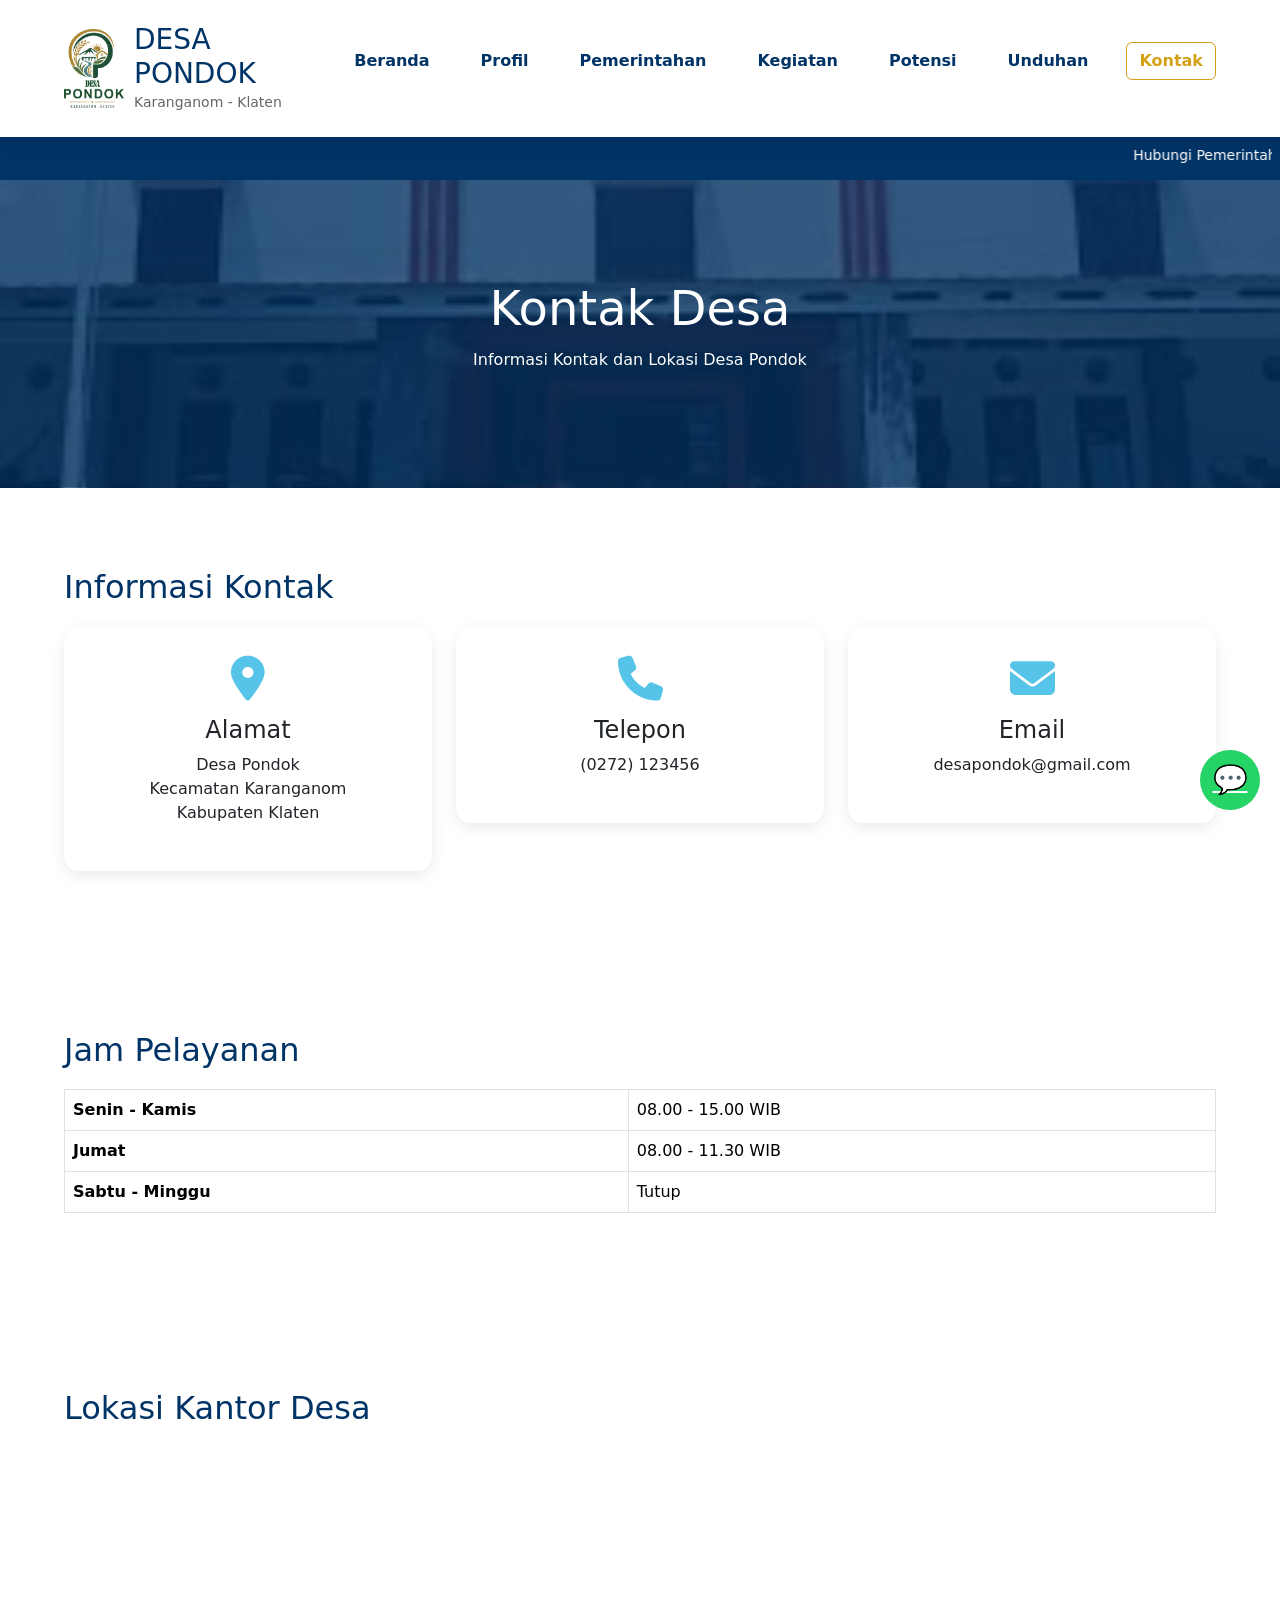
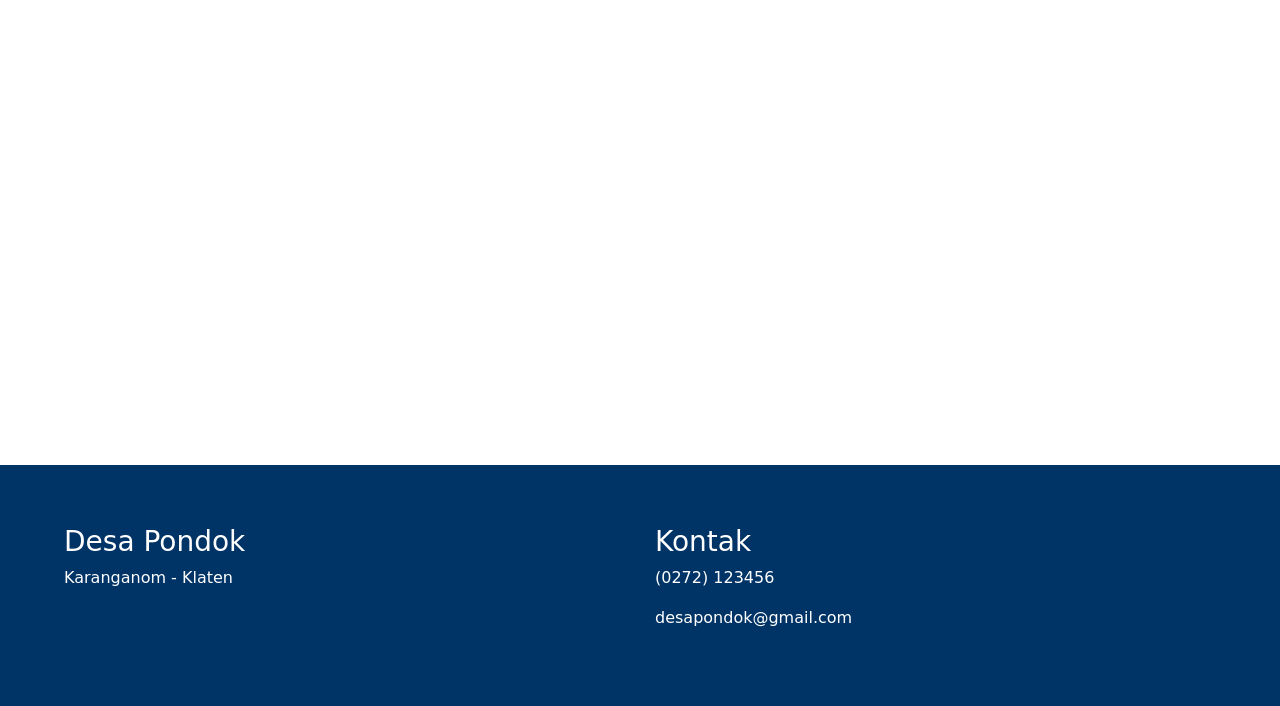
==== kontak.html @ f456df57 "Add files via upload" ====
<!DOCTYPE html>
<html lang="id">

<head>

    <meta charset="UTF-8">

    <meta name="viewport"
          content="width=device-width, initial-scale=1.0">

    <title>Kontak Desa Pondok | Karanganom Klaten</title>

    <meta name="description"
          content="Informasi kontak, alamat, lokasi, dan layanan Pemerintah Desa Pondok Kecamatan Karanganom Kabupaten Klaten">

    <meta name="keywords"
          content="Desa Pondok, Karanganom, Klaten, Kontak Desa, Alamat Desa, Kantor Desa">

    <meta name="author"
          content="Pemerintah Desa Pondok">

    <!-- GOOGLE FONT POPPINS -->
    <link rel="preconnect"
          href="https://fonts.googleapis.com">

    <link rel="preconnect"
          href="https://fonts.gstatic.com"
          crossorigin>

    <link href="https://fonts.googleapis.com/css2?family=Poppins:wght@300;400;500;600;700&display=swap"
          rel="stylesheet">

    <!-- CSS UTAMA -->
    <link rel="stylesheet"
          href="css/style.css">

    <!-- CSS RESPONSIVE -->
    <link rel="stylesheet"
          href="css/responsive.css">

    <!-- BOOTSTRAP -->
    <link href="https://cdn.jsdelivr.net/npm/bootstrap@5.3.3/dist/css/bootstrap.min.css"
          rel="stylesheet">

    <!-- FONT AWESOME -->
    <link rel="stylesheet"
          href="https://cdnjs.cloudflare.com/ajax/libs/font-awesome/6.5.1/css/all.min.css">

    <!-- AOS ANIMATION -->
    <link href="https://unpkg.com/aos@2.3.4/dist/aos.css"
          rel="stylesheet">

    <!-- FAVICON -->
    <link rel="icon"
          type="image/png"
          href="assets/logo.png">

</head>

<body>

    <!-- LOADER -->
    <div id="loader">
        <div class="spinner"></div>
    </div>

    <!-- NAVBAR -->
    <nav class="navbar">

        <div class="nav-container">

            <div class="logo">

                <img src="assets/logo.png" alt="Logo Desa">

                <div>
                    <h3>DESA PONDOK</h3>
                    <small>Karanganom - Klaten</small>
                </div>

            </div>

            <button id="menuToggle">☰</button>

            <ul class="menu">

                <li><a href="index.html" class="btn">Beranda</a></li>
                <li><a href="profil.html" class="btn">Profil</a></li>
                <li><a href="pemerintahan.html" class="btn">Pemerintahan</a></li>
                <li><a href="kegiatan.html" class="btn">Kegiatan</a></li>
                <li><a href="potensi.html" class="btn">Potensi</a></li>
                <li><a href="unduhan.html" class="btn">Unduhan</a></li>
                <li><a href="kontak.html" class="btn">Kontak</a></li>

            </ul>

        </div>

    </nav>

    <!-- RUNNING TEXT -->
    <div class="running-text">

        <marquee>
            Hubungi Pemerintah Desa Pondok untuk informasi dan pelayanan masyarakat
        </marquee>

    </div>

    <!-- BANNER -->
    <section class="page-banner">

        <h1>Kontak Desa</h1>

        <p>
            Informasi Kontak dan Lokasi Desa Pondok
        </p>

    </section>

    <!-- INFORMASI KONTAK -->
    <section class="content-page" data-aos="fade-up">

        <h2>Informasi Kontak</h2>

        <div class="row g-4">

            <div class="col-md-4">

                <div class="contact-card">

                    <i class="fas fa-map-marker-alt"></i>

                    <h4>Alamat</h4>

                    <p>
                        Desa Pondok<br>
                        Kecamatan Karanganom<br>
                        Kabupaten Klaten
                    </p>

                </div>

            </div>

            <div class="col-md-4">

                <div class="contact-card">

                    <i class="fas fa-phone"></i>

                    <h4>Telepon</h4>

                    <p>
                        (0272) 123456
                    </p>

                </div>

            </div>

            <div class="col-md-4">

                <div class="contact-card">

                    <i class="fas fa-envelope"></i>

                    <h4>Email</h4>

                    <p>
                        desapondok@gmail.com
                    </p>

                </div>

            </div>

        </div>

    </section>

    <!-- JAM PELAYANAN -->
    <section class="content-page" data-aos="fade-up">

        <h2>Jam Pelayanan</h2>

        <table class="table table-bordered">

            <tr>
                <th>Senin - Kamis</th>
                <td>08.00 - 15.00 WIB</td>
            </tr>

            <tr>
                <th>Jumat</th>
                <td>08.00 - 11.30 WIB</td>
            </tr>

            <tr>
                <th>Sabtu - Minggu</th>
                <td>Tutup</td>
            </tr>

        </table>

    </section>

    <!-- GOOGLE MAPS -->
    <section class="content-page" data-aos="fade-up">

        <h2>Lokasi Kantor Desa</h2>

        <iframe
            src="https://www.google.com/maps/embed?pb=!1m18!1m12!1m3!1d3954.548232042097!2d110.63080017588437!3d-7.624033475387874!2m3!1f0!2f0!3f0!3m2!1i1024!2i768!4f13.1!3m3!1m2!1s0x2e7a41e40cdeeccf%3A0x51c8e023f790029a!2sBalai%20Desa%20Pondok!5e0!3m2!1sid!2sid!4v1780446473082!5m2!1sid!2sid" width="600" height="450" style="border:0;" allowfullscreen="" loading="lazy" referrerpolicy="no-referrer-when-downgrade"
            width="100%"
            height="450"
            style="border:0;"
            allowfullscreen=""
            loading="lazy">
        </iframe>

    </section>

    <!-- FORM KONTAK -->
    

    <!-- FOOTER -->
    <footer>

        <div class="footer-container">

            <div>

                <h3>Desa Pondok</h3>

                <p>
                    Karanganom - Klaten
                </p>

            </div>

            
            <div>

                <h3>Kontak</h3>

                <p>(0272) 123456</p>

                <p>desapondok@gmail.com</p>

            </div>

        </div>

    </footer>

    <!-- WHATSAPP -->
    <a href="https://wa.me/6281234567890"
        class="wa-button">

        💬

    </a>

    <!-- BACK TO TOP -->
    <button id="topBtn">

        ↑

    </button>

    <!-- SCRIPT -->
    <script src="js/main.js"></script>

    <script src="https://unpkg.com/aos@2.3.4/dist/aos.js"></script>

    <script>
        AOS.init({
            duration: 1000
        });
    </script>

</body>

</html>
---- css/style.css ----
/* ==========================================
   DESA PONDOK V5 PREMIUM
========================================== */

:root{
    --primary:#55C4E8;
    --secondary:#D4A017;
    --dark:#003366;
    --light:#ffffff;
    --gray:#f5f7fa;
    --text:#444;
}

/* ==========================================
   RESET
========================================== */

*{
    margin:0;
    padding:0;
    box-sizing:border-box;
}

html{
    scroll-behavior:smooth;
}

body{
    font-family:'Poppins',sans-serif;
    background:#fff;
    color:var(--text);
    overflow-x:hidden;
}

a{
    text-decoration:none;
}

ul{
    list-style:none;
}

img{
    max-width:100%;
    display:block;
}

/* ==========================================
   LOADER
========================================== */

#loader{
    position:fixed;
    inset:0;
    background:#fff;
    display:flex;
    justify-content:center;
    align-items:center;
    z-index:99999;
}

.spinner{
    width:60px;
    height:60px;
    border:6px solid #eee;
    border-top:6px solid var(--primary);
    border-radius:50%;
    animation:spin 1s linear infinite;
}

@keyframes spin{
    100%{
        transform:rotate(360deg);
    }
}

/* ==========================================
   NAVBAR
========================================== */

.navbar{
    position:sticky;
    top:0;
    z-index:999;
    background:#fff;
    box-shadow:0 3px 15px rgba(0,0,0,.08);
}

.nav-container{
    width:90%;
    margin:auto;
    display:flex;
    justify-content:space-between;
    align-items:center;
    padding:15px 0;
}

.logo{
    display:flex;
    align-items:center;
    gap:10px;
}

.logo img{
    width:60px;
}

.logo h3{
    color:var(--dark);
    margin:0;
}

.logo small{
    color:#666;
}

.menu{
    display:flex;
    gap:25px;
}

.menu a{
    color:var(--dark);
    font-weight:600;
    transition:.3s;
}

.menu a:hover{
    color:var(--secondary);
}

.menu a.active{
    color:var(--secondary);
}

#menuToggle{
    display:none;
}

/* ==========================================
   RUNNING TEXT
========================================== */

.running-text{
    background:var(--dark);
    color:white;
    padding:8px;
    font-size:14px;
}

/* ==========================================
   HERO SLIDER
========================================== */

.hero-slider{
    height:90vh;
    position:relative;
    overflow:hidden;
}

.slide{
    position:absolute;
    width:100%;
    height:100%;
    opacity:0;
    transition:1s;
}

.slide.active{
    opacity:1;
}

.slide{

    position:absolute;

    width:100%;

    height:100%;

    background-size:cover;

    background-position:center;

    background-repeat:no-repeat;

    opacity:0;

    transition:1s;

}


.hero-content{
    position:absolute;
    inset:0;
    background:rgba(0,51,102,.55);
    display:flex;
    flex-direction:column;
    justify-content:center;
    align-items:center;
    text-align:center;
    color:white;
}

.hero-content h1{
    font-size:60px;
    font-weight:700;
}

.hero-content p{
    font-size:20px;
}

.btn-jelajah{
    margin-top:20px;
    background:var(--secondary);
    color:white;
    padding:12px 25px;
    border-radius:10px;
}

/* ==========================================
   SLIDER BUTTON
========================================== */

.slider-btn{
    position:absolute;
    top:50%;
    transform:translateY(-50%);
    width:50px;
    height:50px;
    border:none;
    border-radius:50%;
    background:rgba(255,255,255,.8);
    cursor:pointer;
    z-index:10;
    font-size:20px;
}

.prev{
    left:20px;
}

.next{
    right:20px;
}

/* ==========================================
   DOT
========================================== */

.slider-dots{
    position:absolute;
    bottom:25px;
    left:50%;
    transform:translateX(-50%);
    display:flex;
    gap:10px;
}

.dot{
    width:12px;
    height:12px;
    border-radius:50%;
    background:white;
    opacity:.5;
    cursor:pointer;
}

.dot.active{
    opacity:1;
    background:var(--secondary);
}

/* ==========================================
   PAGE BANNER
========================================== */

.page-banner{
    background:
    linear-gradient(
        rgba(0,51,102,.75),
        rgba(0,51,102,.75)
    ),
    url('../assets/balai-desa.jpg');

    background-size:cover;
    background-position:center;

    padding:100px 20px;
    text-align:center;
    color:white;
}

.page-banner h1{
    font-size:48px;
}

.page-banner p{
    margin-top:10px;
}

/* ==========================================
   CONTENT
========================================== */

.content-page{
    width:90%;
    max-width:1200px;
    margin:auto;
    padding:80px 0;
}

.content-page h2{
    color:var(--dark);
    margin-bottom:20px;
}

/* ==========================================
   STATISTIK
========================================== */

.statistik{
    width:90%;
    margin:auto;
    padding:80px 0;

    display:grid;
    grid-template-columns:
    repeat(auto-fit,minmax(220px,1fr));

    gap:25px;
}

.card-stat{
    background:white;
    border-radius:15px;
    padding:30px;
    text-align:center;
    box-shadow:0 5px 15px rgba(0,0,0,.08);
}

.card-stat i{
    color:var(--primary);
    font-size:45px;
    margin-bottom:15px;
}

.card-stat h2{
    color:var(--dark);
}

/* ==========================================
   POTENSI
========================================== */

.potensi-section{
    width:90%;
    margin:auto;
    display:grid;
    grid-template-columns:
    repeat(auto-fit,minmax(250px,1fr));
    gap:25px;
}

.potensi-card{
    background:white;
    padding:30px;
    text-align:center;
    border-radius:15px;
    box-shadow:0 5px 15px rgba(0,0,0,.08);
    transition:.3s;
}

.potensi-card:hover{
    transform:translateY(-8px);
}

.potensi-card i{
    font-size:50px;
    color:var(--primary);
    margin-bottom:15px;
}

/* ==========================================
   BERITA
========================================== */

.berita-grid{
    display:grid;
    grid-template-columns:
    repeat(auto-fit,minmax(300px,1fr));
    gap:25px;
}

.berita-card{
    background:white;
    border-radius:15px;
    overflow:hidden;
    box-shadow:0 5px 15px rgba(0,0,0,.08);
}

.berita-card img{
    height:220px;
    width:100%;
    object-fit:cover;
}

.berita-content{
    padding:20px;
}

/* ==========================================
   PERANGKAT DESA
========================================== */

.perangkat-grid{
    display:grid;
    grid-template-columns:repeat(auto-fit,minmax(250px,1fr));
    gap:30px;
    margin-top:40px;
}

.perangkat-card{
    background:#fff;
    border-radius:20px;
    overflow:hidden;
    box-shadow:0 10px 30px rgba(0,0,0,.08);
    text-align:center;
    transition:.3s;
}

.perangkat-card:hover{
    transform:translateY(-10px);
}

.perangkat-card img{
    width:100%;
    height:320px;
    object-fit:cover;
    object-position:top center;
}

.perangkat-card h3{
    margin-top:20px;
    color:#0b3c78;
    font-size:22px;
    font-weight:700;
}

.perangkat-card p{
    color:#666;
    padding-bottom:25px;
}

/* ==========================================
   DOWNLOAD
========================================== */

.download-grid{
    display:grid;
    grid-template-columns:
    repeat(auto-fit,minmax(250px,1fr));
    gap:25px;
}

.download-card{
    background:white;
    text-align:center;
    padding:25px;
    border-radius:15px;
    box-shadow:0 5px 15px rgba(0,0,0,.08);
}

.download-btn{
    display:inline-block;
    padding:10px 20px;
    background:var(--secondary);
    color:white;
    border-radius:10px;
}

/* ==========================================
   KONTAK
========================================== */

.contact-card{
    background:white;
    text-align:center;
    padding:30px;
    border-radius:15px;
    box-shadow:0 5px 15px rgba(0,0,0,.08);
}

.contact-card i{
    font-size:45px;
    color:var(--primary);
    margin-bottom:15px;
}

/* ==========================================
   LIGHTBOX
========================================== */

#lightbox{
    position:fixed;
    inset:0;
    background:rgba(0,0,0,.9);
    display:none;
    justify-content:center;
    align-items:center;
    z-index:9999;
}

#lightbox img{
    max-width:90%;
    max-height:90%;
}

.close-lightbox{
    position:absolute;
    top:20px;
    right:30px;
    color:white;
    font-size:40px;
    cursor:pointer;
}

/* ==========================================
   FOOTER
========================================== */

footer{
    background:var(--dark);
    color:white;
    margin-top:80px;
}

.footer-container{
    width:90%;
    margin:auto;
    padding:60px 0;

    display:grid;
    grid-template-columns:
    repeat(auto-fit,minmax(250px,1fr));

    gap:30px;
}

/* ==========================================
   WHATSAPP
========================================== */

.wa-button{
    position:fixed;
    right:20px;
    bottom:90px;

    width:60px;
    height:60px;

    border-radius:50%;

    background:#25D366;

    color:white;

    display:flex;
    justify-content:center;
    align-items:center;

    font-size:28px;

    z-index:999;
}

/* ==========================================
   BACK TO TOP
========================================== */

#topBtn{
    position:fixed;
    right:20px;
    bottom:20px;

    width:50px;
    height:50px;

    border:none;
    border-radius:50%;

    background:var(--secondary);

    color:white;

    cursor:pointer;

    display:none;
}


/* ==========================================
   kegiatan mendatang
========================================== */

.event-section{
    max-width:1200px;
    margin:80px auto;
    padding:0 20px;
}

.event-card{
    display:flex;
    align-items:center;
    gap:30px;

    background:#fff;

    border-radius:20px;

    overflow:hidden;

    margin-bottom:30px;

    box-shadow:0 10px 30px rgba(0,0,0,.08);

    transition:.3s;
}

.event-card:hover{
    transform:translateY(-5px);
}

.event-card img{
    width:280px;
    height:220px;
    object-fit:cover;
}

.event-content{
    flex:1;
    padding:20px;
}

.event-content h3{
    font-size:32px;
    color:#0b3c78;
    margin-bottom:15px;
}

.event-content p{
    margin-bottom:10px;
    color:#666;
}

.btn-detail{
    display:inline-block;

    margin-top:15px;

    padding:10px 20px;

    background:#0b3c78;

    color:white;

    border-radius:8px;

    text-decoration:none;
}
---- css/responsive.css ----
/* ==========================================
   TABLET
========================================== */

@media screen and (max-width: 992px){

    .hero-content h1{
        font-size:48px;
    }

    .hero-content p{
        font-size:18px;
    }

    .page-banner h1{
        font-size:42px;
    }

    .content-page{
        width:95%;
    }

    .nav-container{
        width:95%;
    }

    .footer-container{
        grid-template-columns:1fr 1fr;
    }

    .perangkat-grid{
        grid-template-columns:repeat(2,1fr);
    }

    .potensi-section{
        grid-template-columns:repeat(2,1fr);
    }

    .berita-grid{
        grid-template-columns:repeat(2,1fr);
    }

    .gallery-grid{
        grid-template-columns:repeat(2,1fr);
    }

    .download-grid{
        grid-template-columns:repeat(2,1fr);
    }

}


/* ==========================================
   MOBILE
========================================== */

@media screen and (max-width:768px){

    /* NAVBAR */

    #menuToggle{
        display:block;
        border:none;
        background:none;
        font-size:30px;
        color:#003366;
        cursor:pointer;
    }

    .menu{

        position:absolute;
        top:100%;
        left:0;

        width:100%;

        background:white;

        flex-direction:column;

        gap:0;

        display:none;

        box-shadow:0 5px 15px rgba(0,0,0,.1);

    }

    .menu.active{
        display:flex;
    }

    .menu li{
        border-bottom:1px solid #eee;
    }

    .menu a{
        display:block;
        padding:15px 20px;
    }

    /* HERO */

    .hero-slider{
        height:70vh;
    }

    .hero-content h1{
        font-size:34px;
    }

    .hero-content p{
        font-size:16px;
    }

    .btn-jelajah{
        padding:10px 20px;
        font-size:14px;
    }

    /* PAGE BANNER */

    .page-banner{
        padding:70px 20px;
    }

    .page-banner h1{
        font-size:32px;
    }

    .page-banner p{
        font-size:15px;
    }

    /* GRID */

    .statistik{
        grid-template-columns:1fr;
    }

    .perangkat-grid{
        grid-template-columns:1fr;
    }

    .potensi-section{
        grid-template-columns:1fr;
    }

    .berita-grid{
        grid-template-columns:1fr;
    }

    .gallery-grid{
        grid-template-columns:1fr;
    }

    .download-grid{
        grid-template-columns:1fr;
    }

    .footer-container{
        grid-template-columns:1fr;
        text-align:center;
    }

    /* TABLE */

    table{
        font-size:14px;
    }

    /* BERITA DETAIL */

    .judul-berita{
        font-size:28px;
    }

    .meta-berita{
        flex-direction:column;
        gap:10px;
    }

    /* FORM */

    input,
    textarea,
    select{
        font-size:16px;
    }

    /* MAP */

    iframe{
        height:300px;
    }

}


/* ==========================================
   SMALL MOBILE
========================================== */

@media screen and (max-width:576px){

    .hero-slider{
        height:60vh;
    }

    .hero-content h1{
        font-size:28px;
    }

    .hero-content p{
        font-size:14px;
    }

    .page-banner h1{
        font-size:26px;
    }

    .page-banner p{
        font-size:14px;
    }

    .content-page{
        padding:50px 0;
    }

    .card-stat{
        padding:20px;
    }

    .perangkat-card img{
        height:250px;
    }

    .gallery-item img{
        height:220px;
    }

    .wa-button{
        width:55px;
        height:55px;
        font-size:24px;
    }

    #topBtn{
        width:45px;
        height:45px;
    }

}


/* ==========================================
   EXTRA SMALL
========================================== */

@media screen and (max-width:400px){

    .hero-content h1{
        font-size:24px;
    }

    .page-banner h1{
        font-size:22px;
    }

    .logo img{
        width:45px;
    }

    .logo h3{
        font-size:16px;
    }

    .logo small{
        font-size:11px;
    }

}

@media(max-width:768px){

    .event-card{
        flex-direction:column;
    }

    .event-card img{
        width:100%;
        height:250px;
    }

}
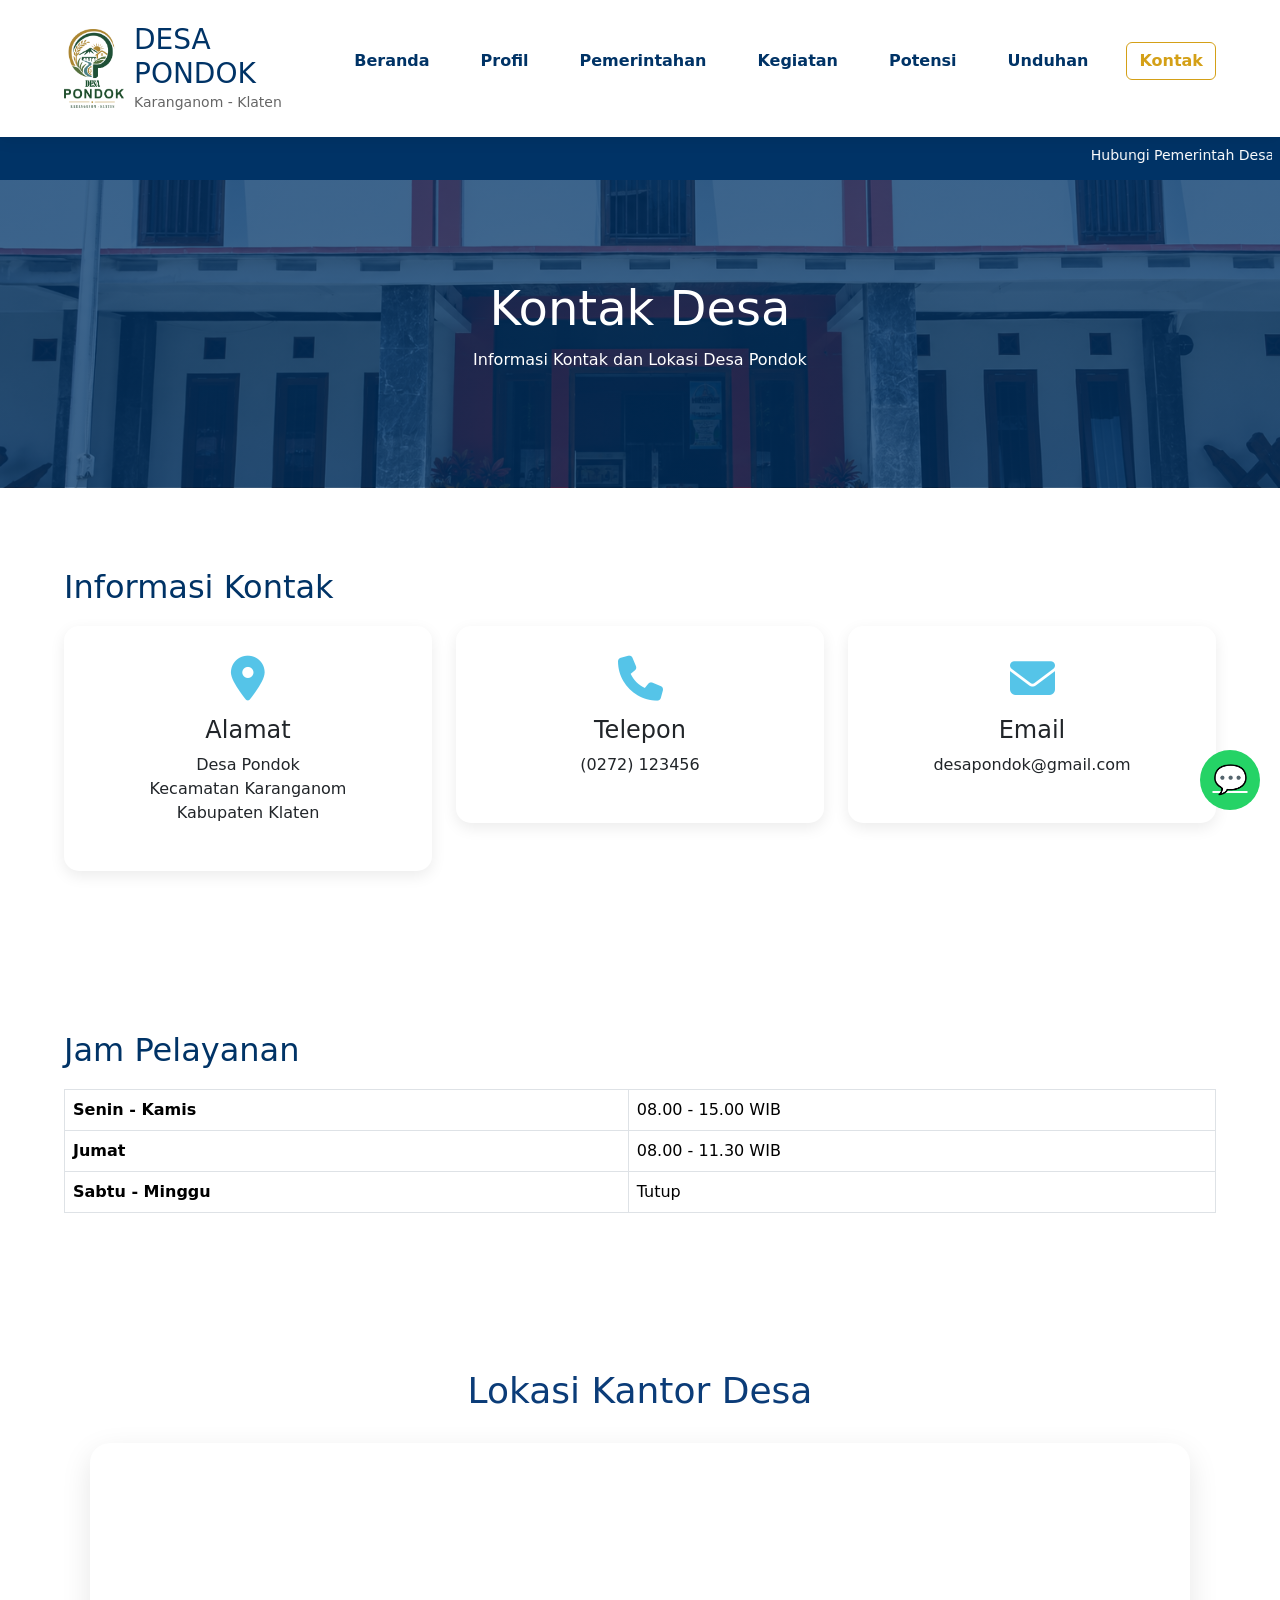
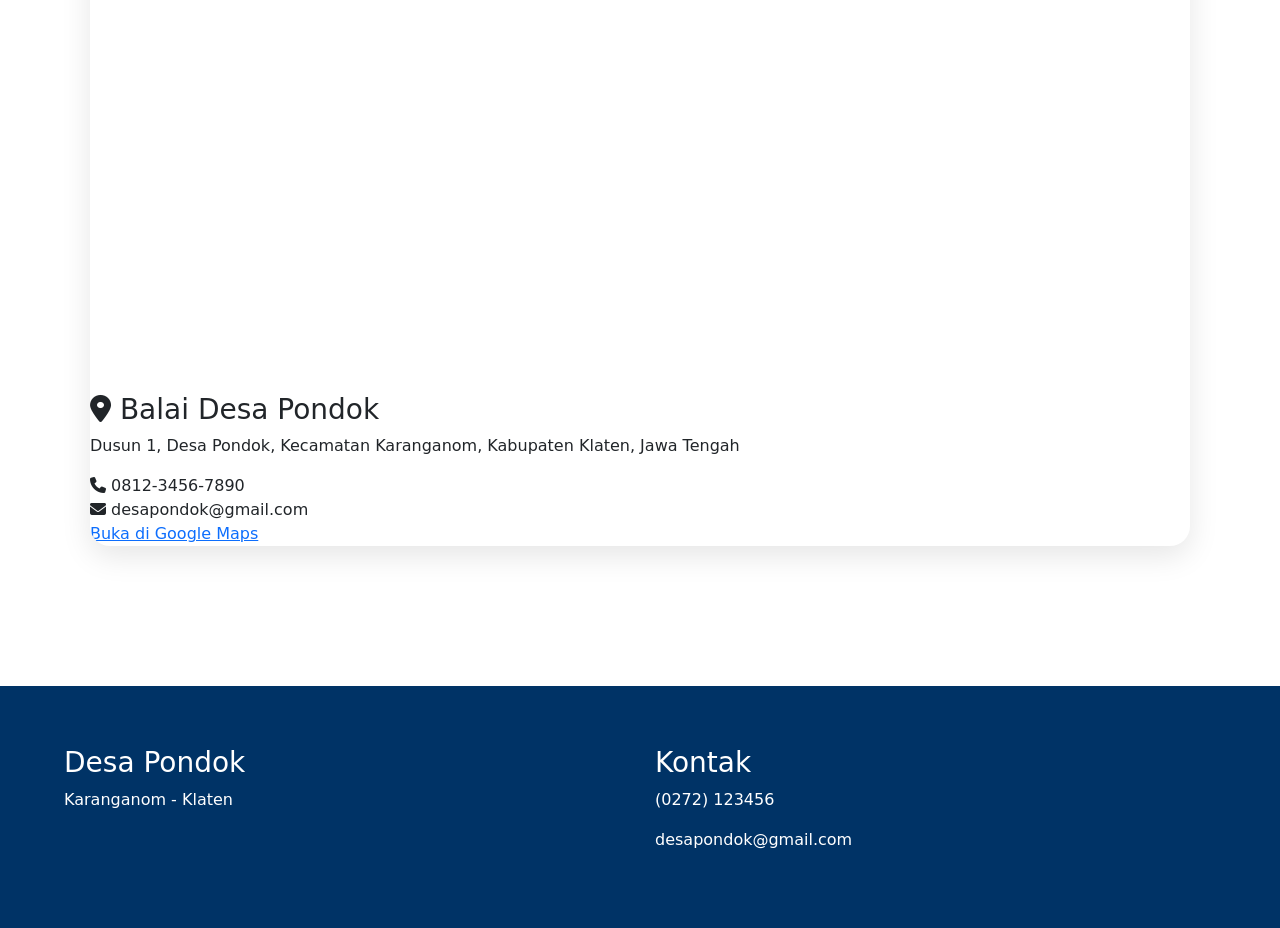
==== commit d74ec3d0: "Update kontak.html" ====
--- a/kontak.html
+++ b/kontak.html
@@ -206,21 +206,60 @@
     </section>
 
     <!-- GOOGLE MAPS -->
-    <section class="content-page" data-aos="fade-up">
+    <section class="map-section">
 
         <h2>Lokasi Kantor Desa</h2>
+        
+        <div class="map-card">
+
 
         <iframe
             src="https://www.google.com/maps/embed?pb=!1m18!1m12!1m3!1d3954.548232042097!2d110.63080017588437!3d-7.624033475387874!2m3!1f0!2f0!3f0!3m2!1i1024!2i768!4f13.1!3m3!1m2!1s0x2e7a41e40cdeeccf%3A0x51c8e023f790029a!2sBalai%20Desa%20Pondok!5e0!3m2!1sid!2sid!4v1780446473082!5m2!1sid!2sid" width="600" height="450" style="border:0;" allowfullscreen="" loading="lazy" referrerpolicy="no-referrer-when-downgrade"
-            width="100%"
-            height="450"
-            style="border:0;"
             allowfullscreen=""
             loading="lazy">
         </iframe>
 
+        <div class="map-info">
+
+            <h3>
+                <i class="fas fa-map-marker-alt"></i>
+                Balai Desa Pondok
+            </h3>
+
+            <p>
+                Dusun 1, Desa Pondok,
+                Kecamatan Karanganom,
+                Kabupaten Klaten, Jawa Tengah
+            </p>
+
+            <div class="info-grid">
+
+                <div>
+                    <i class="fas fa-phone"></i>
+                    0812-3456-7890
+                </div>
+
+                <div>
+                    <i class="fas fa-envelope"></i>
+                    desapondok@gmail.com
+                </div>
+
+            </div>
+
+            <a
+                href="https://maps.google.com"
+                target="_blank"
+                class="btn-map">
+
+                Buka di Google Maps
+
+            </a>
+
+        </div>
+
+    </div>
+
     </section>
-
     <!-- FORM KONTAK -->
     
 
--- a/css/style.css
+++ b/css/style.css
@@ -669,4 +669,71 @@
     border-radius:8px;
 
     text-decoration:none;
-}+}
+
+/* =====================================
+   MAP DESA
+===================================== */
+
+.map-section{
+    padding: 60px 20px;
+}
+
+.map-section h2{
+    text-align: center;
+    color: #0b3c78;
+    font-size: 36px;
+    margin-bottom: 30px;
+}
+
+.map-card{
+    max-width: 1100px;
+    margin: auto;
+    background: #ffffff;
+    border-radius: 20px;
+    overflow: hidden;
+    box-shadow: 0 10px 30px rgba(0,0,0,0.1);
+}
+
+.map-card iframe{
+    width: 100%;
+    height: 550px;
+    border: none;
+    display: block;
+}
+
+.alamat-desa{
+    padding: 25px;
+    text-align: center;
+}
+
+.alamat-desa h3{
+    color: #0b3c78;
+    margin-bottom: 10px;
+}
+
+.alamat-desa p{
+    color: #666;
+    line-height: 1.8;
+}
+
+/* Hover Effect */
+
+.map-card:hover{
+    transform: translateY(-5px);
+    transition: 0.3s;
+}
+
+/* Mobile */
+
+@media(max-width:768px){
+
+    .map-section h2{
+        font-size: 28px;
+    }
+
+    .map-card iframe{
+        height: 350px;
+    }
+
+}
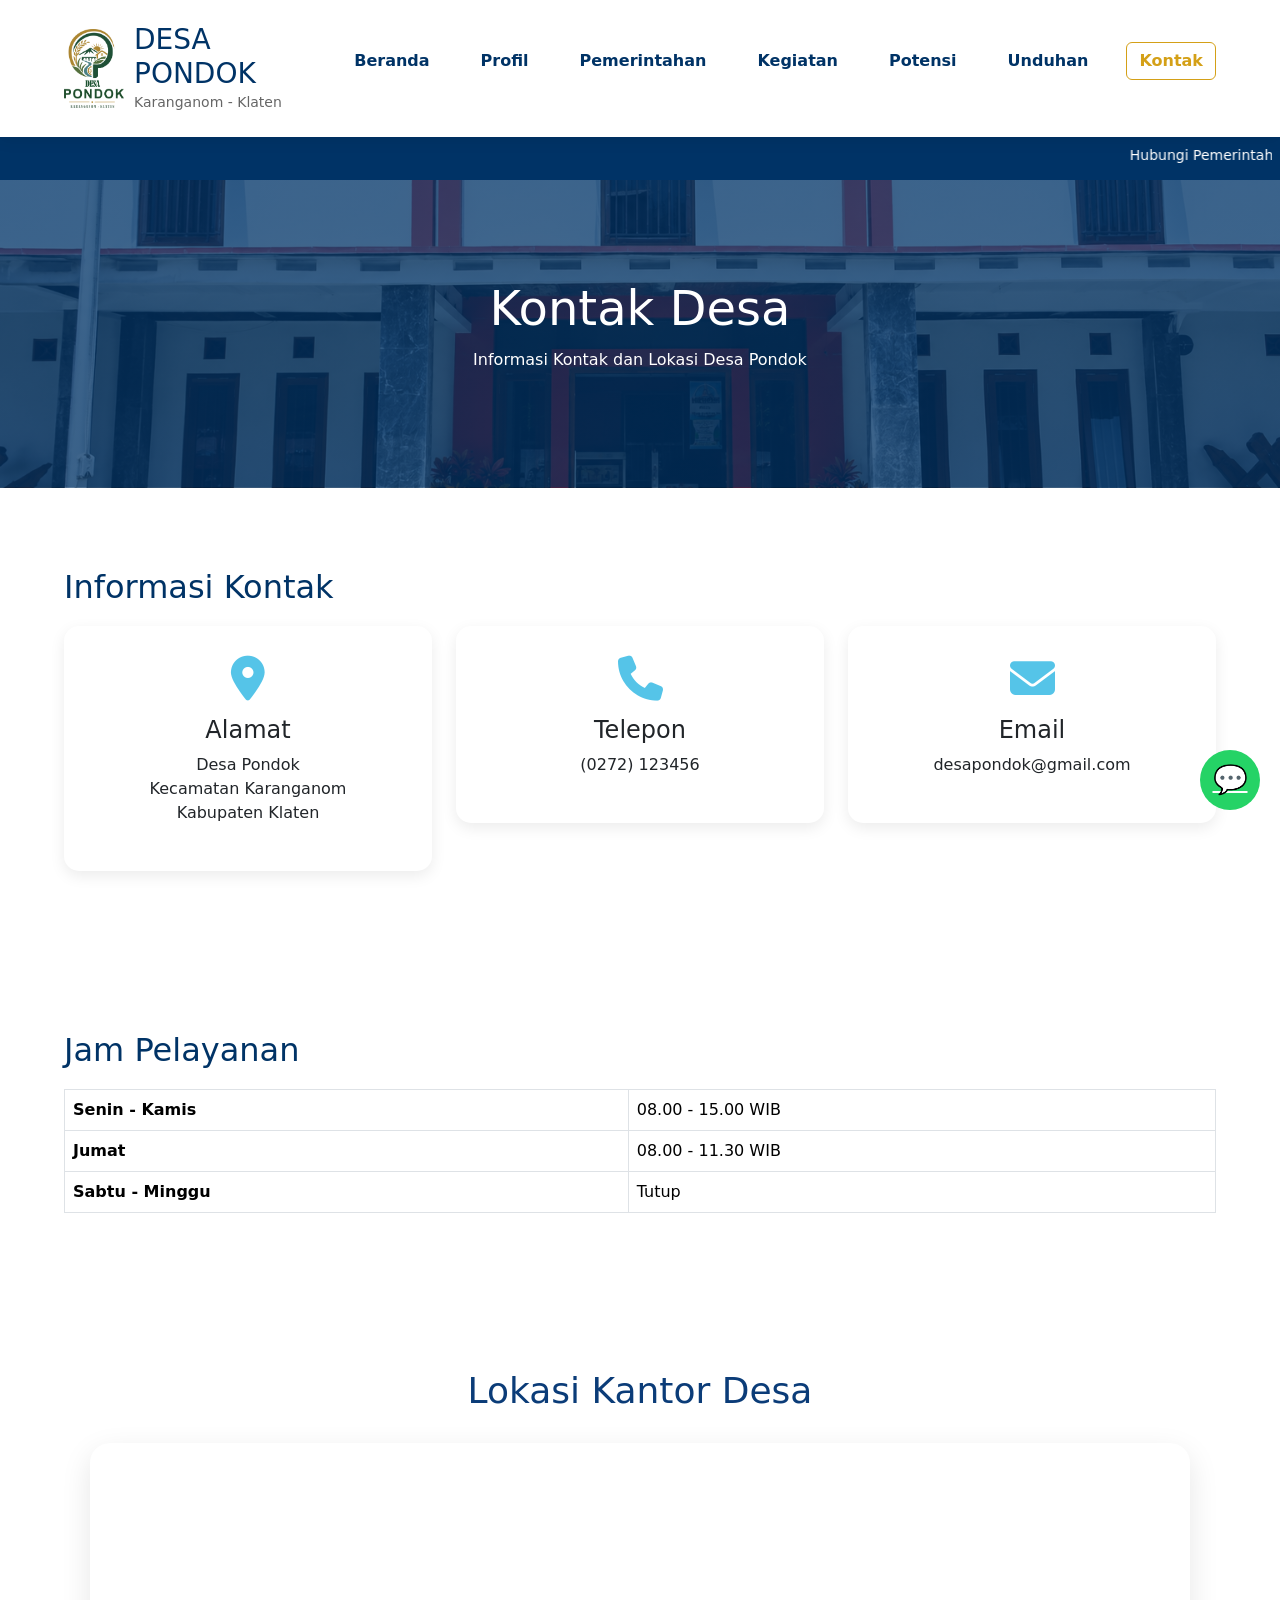
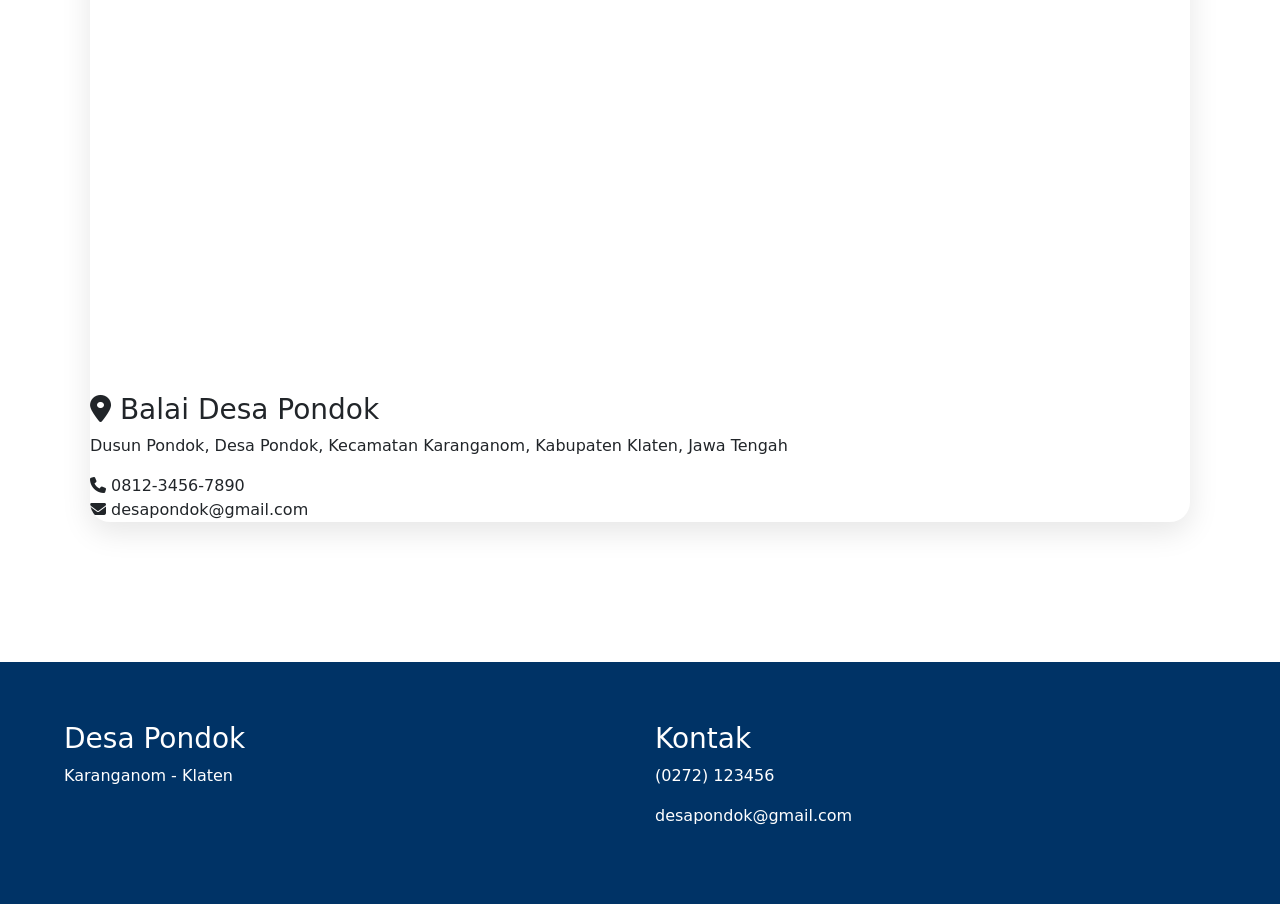
==== commit 1ab27c7d: "Update kontak.html" ====
--- a/kontak.html
+++ b/kontak.html
@@ -227,7 +227,7 @@
             </h3>
 
             <p>
-                Dusun 1, Desa Pondok,
+                Dusun Pondok, Desa Pondok,
                 Kecamatan Karanganom,
                 Kabupaten Klaten, Jawa Tengah
             </p>
@@ -244,18 +244,7 @@
                     desapondok@gmail.com
                 </div>
 
-            </div>
-
-            <a
-                href="https://maps.google.com"
-                target="_blank"
-                class="btn-map">
-
-                Buka di Google Maps
-
-            </a>
-
-        </div>
+        
 
     </div>
 
